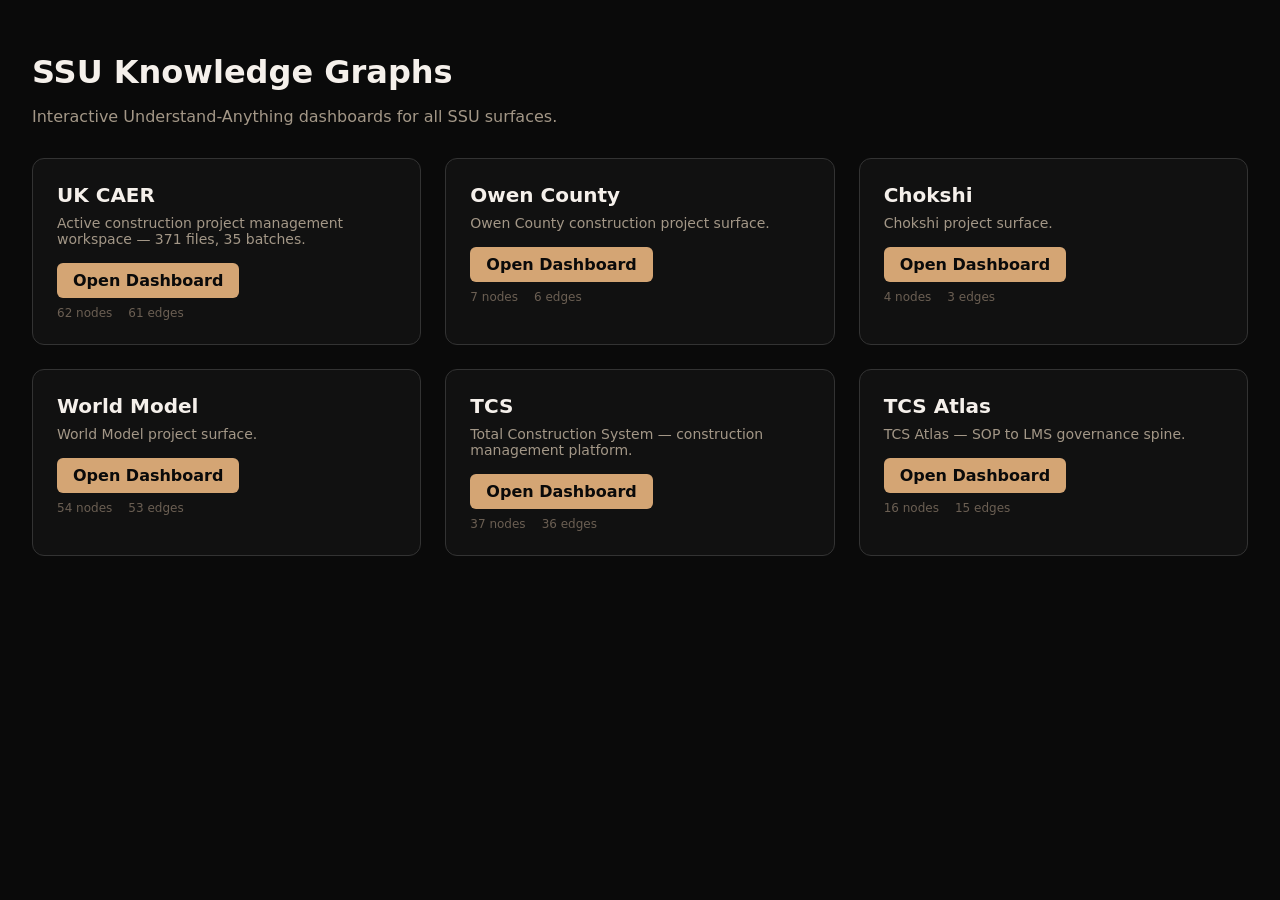
==== ua-dashboards/index.html @ 5e2dff1f "Add UA dashboards - 6 surfaces with knowledge graphs" ====
<!DOCTYPE html>
<html lang="en">
<head>
  <meta charset="UTF-8">
  <meta name="viewport" content="width=device-width, initial-scale=1.0">
  <title>SSU Knowledge Graphs</title>
  <style>
    body { font-family: system-ui, -apple-system, sans-serif; background: #0a0a0a; color: #f5f0eb; margin: 0; padding: 2rem; }
    h1 { font-size: 2rem; margin-bottom: 0.5rem; }
    p { color: #a39787; margin-bottom: 2rem; }
    .grid { display: grid; grid-template-columns: repeat(auto-fit, minmax(300px, 1fr)); gap: 1.5rem; }
    .card { background: #111; border: 1px solid #333; border-radius: 12px; padding: 1.5rem; transition: border-color 0.2s; }
    .card:hover { border-color: #d4a574; }
    .card h2 { margin: 0 0 0.5rem; font-size: 1.25rem; }
    .card p { margin: 0 0 1rem; font-size: 0.875rem; }
    .card a { display: inline-block; background: #d4a574; color: #0a0a0a; text-decoration: none; padding: 0.5rem 1rem; border-radius: 6px; font-weight: 600; }
    .card a:hover { background: #e8c49a; }
    .stats { display: flex; gap: 1rem; font-size: 0.75rem; color: #6b5f53; margin-top: 0.5rem; }
  </style>
</head>
<body>
  <h1>SSU Knowledge Graphs</h1>
  <p>Interactive Understand-Anything dashboards for all SSU surfaces.</p>
  <div class="grid">
    <div class="card">
      <h2>UK CAER</h2>
      <p>Active construction project management workspace — 371 files, 35 batches.</p>
      <a href="/ua-dashboards/uk-caer/">Open Dashboard</a>
      <div class="stats"><span>62 nodes</span><span>61 edges</span></div>
    </div>
    <div class="card">
      <h2>Owen County</h2>
      <p>Owen County construction project surface.</p>
      <a href="/ua-dashboards/owen-county/">Open Dashboard</a>
      <div class="stats"><span>7 nodes</span><span>6 edges</span></div>
    </div>
    <div class="card">
      <h2>Chokshi</h2>
      <p>Chokshi project surface.</p>
      <a href="/ua-dashboards/chokshi/">Open Dashboard</a>
      <div class="stats"><span>4 nodes</span><span>3 edges</span></div>
    </div>
    <div class="card">
      <h2>World Model</h2>
      <p>World Model project surface.</p>
      <a href="/ua-dashboards/world-model/">Open Dashboard</a>
      <div class="stats"><span>54 nodes</span><span>53 edges</span></div>
    </div>
    <div class="card">
      <h2>TCS</h2>
      <p>Total Construction System — construction management platform.</p>
      <a href="/ua-dashboards/tcs/">Open Dashboard</a>
      <div class="stats"><span>37 nodes</span><span>36 edges</span></div>
    </div>
    <div class="card">
      <h2>TCS Atlas</h2>
      <p>TCS Atlas — SOP to LMS governance spine.</p>
      <a href="/ua-dashboards/tcs-atlas/">Open Dashboard</a>
      <div class="stats"><span>16 nodes</span><span>15 edges</span></div>
    </div>
  </div>
</body>
</html>
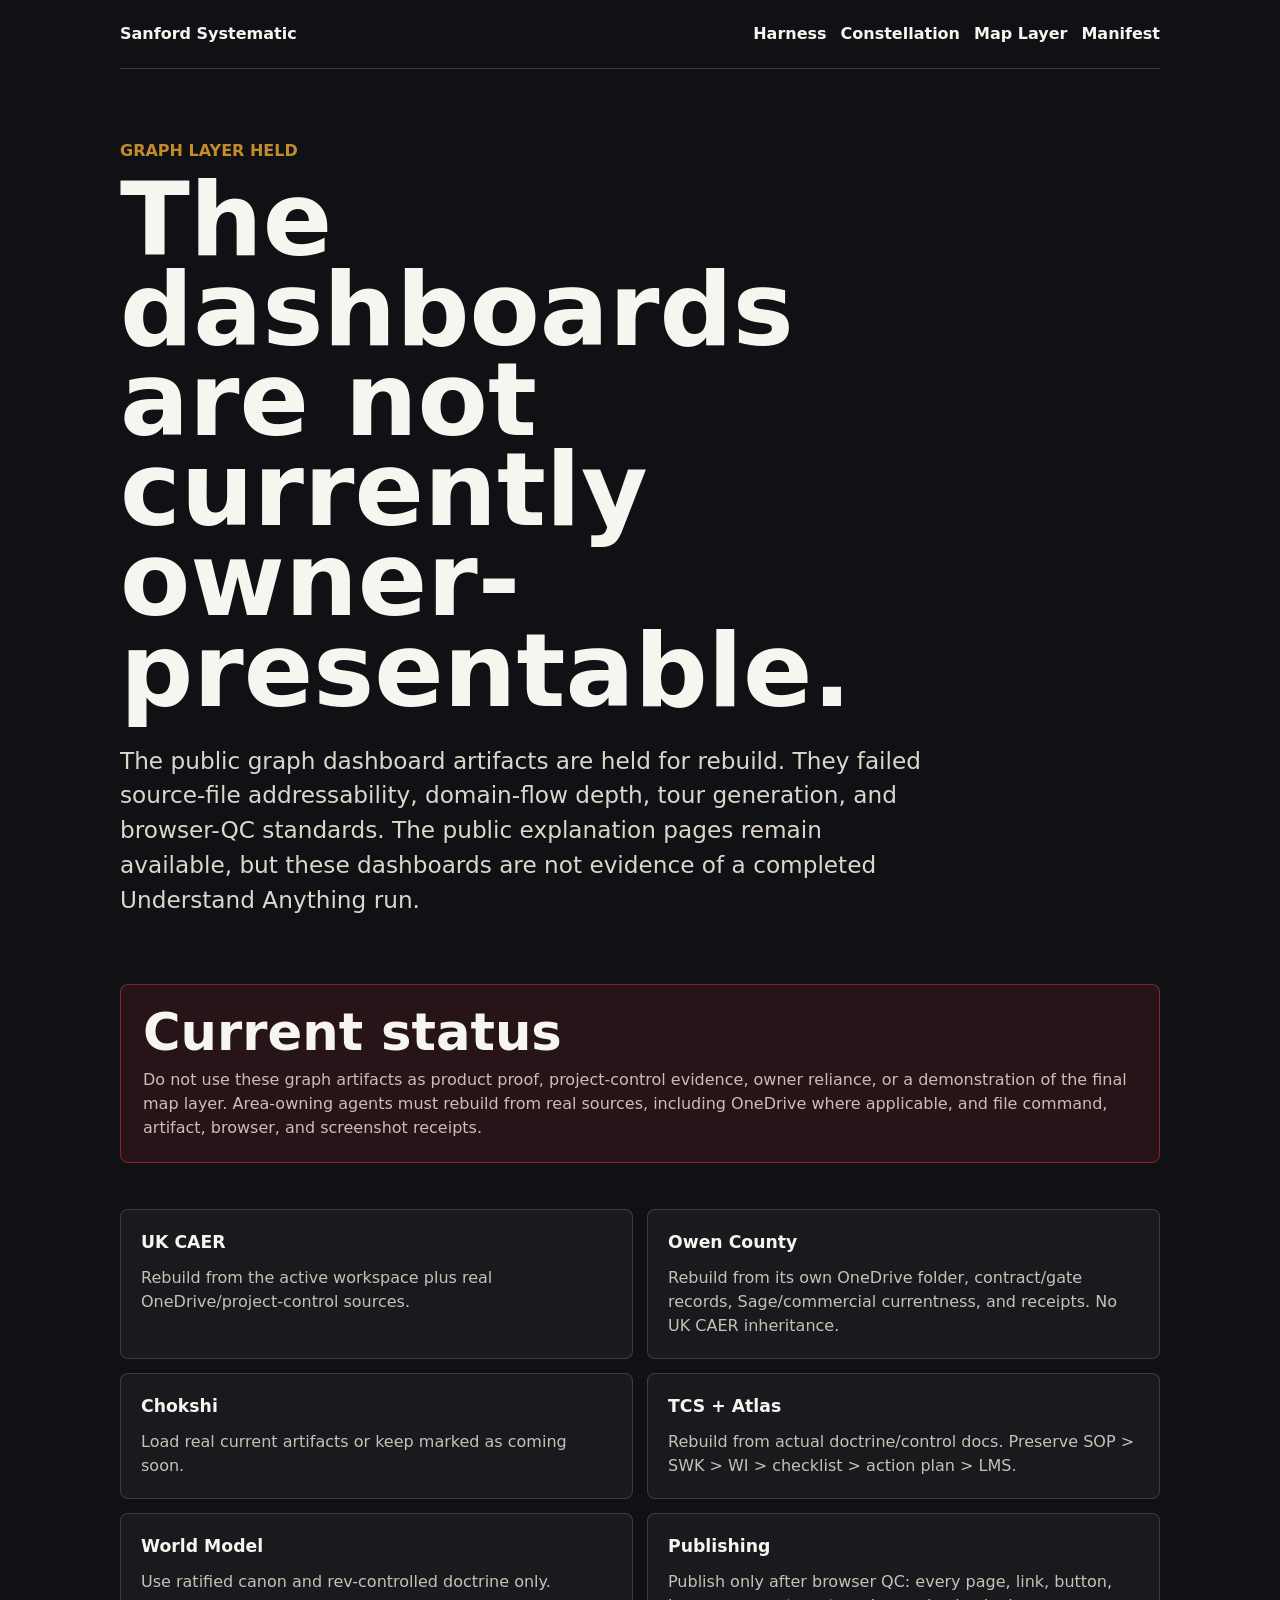
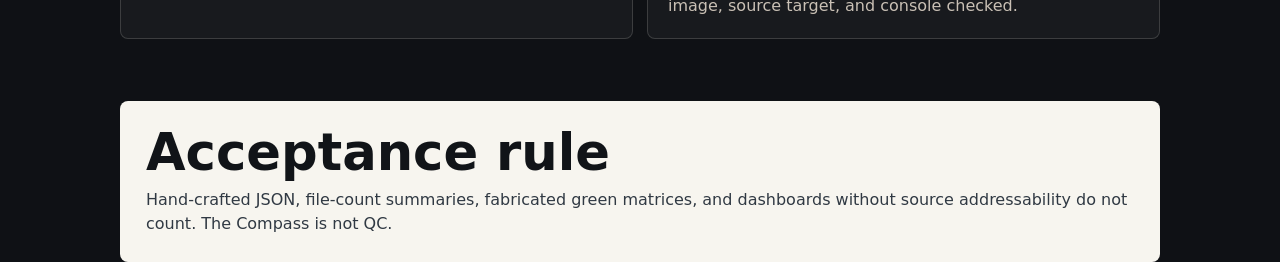
==== commit 43fbdd57: "Quarantine UA dashboards pending real skill rebuild" ====
--- a/ua-dashboards/index.html
+++ b/ua-dashboards/index.html
@@ -3,61 +3,126 @@
 <head>
   <meta charset="UTF-8">
   <meta name="viewport" content="width=device-width, initial-scale=1.0">
-  <title>SSU Knowledge Graphs</title>
+  <title>Graph Rebuild Status | Sanford Systematic</title>
+  <link rel="icon" type="image/svg+xml" href="../assets/favicon.svg">
   <style>
-    body { font-family: system-ui, -apple-system, sans-serif; background: #0a0a0a; color: #f5f0eb; margin: 0; padding: 2rem; }
-    h1 { font-size: 2rem; margin-bottom: 0.5rem; }
-    p { color: #a39787; margin-bottom: 2rem; }
-    .grid { display: grid; grid-template-columns: repeat(auto-fit, minmax(300px, 1fr)); gap: 1.5rem; }
-    .card { background: #111; border: 1px solid #333; border-radius: 12px; padding: 1.5rem; transition: border-color 0.2s; }
-    .card:hover { border-color: #d4a574; }
-    .card h2 { margin: 0 0 0.5rem; font-size: 1.25rem; }
-    .card p { margin: 0 0 1rem; font-size: 0.875rem; }
-    .card a { display: inline-block; background: #d4a574; color: #0a0a0a; text-decoration: none; padding: 0.5rem 1rem; border-radius: 6px; font-weight: 600; }
-    .card a:hover { background: #e8c49a; }
-    .stats { display: flex; gap: 1rem; font-size: 0.75rem; color: #6b5f53; margin-top: 0.5rem; }
+    :root { color-scheme: dark; }
+    body {
+      margin: 0;
+      background: #0f1115;
+      color: #f7f5ef;
+      font-family: ui-sans-serif, system-ui, -apple-system, BlinkMacSystemFont, "Segoe UI", sans-serif;
+      line-height: 1.5;
+    }
+    header, main {
+      width: min(1040px, calc(100% - 36px));
+      margin: 0 auto;
+    }
+    header {
+      display: flex;
+      flex-wrap: wrap;
+      justify-content: space-between;
+      gap: 14px;
+      padding: 22px 0;
+      border-bottom: 1px solid rgba(247,245,239,.18);
+    }
+    a { color: inherit; text-decoration: none; font-weight: 800; }
+    nav { display: flex; flex-wrap: wrap; gap: 14px; }
+    .hero { padding: 70px 0 38px; }
+    .eyebrow { color: #c28b2c; font-weight: 900; text-transform: uppercase; }
+    h1 { max-width: 880px; margin: 12px 0 0; font-size: clamp(3rem, 8vw, 6.8rem); line-height: .88; }
+    .lead { max-width: 820px; margin-top: 28px; font-size: clamp(1.12rem, 2vw, 1.45rem); color: #ddd6ca; }
+    .status {
+      margin: 28px 0 46px;
+      padding: 22px;
+      border: 1px solid rgba(185,47,47,.65);
+      border-radius: 8px;
+      background: rgba(185,47,47,.14);
+    }
+    .grid { display: grid; grid-template-columns: repeat(2, minmax(0, 1fr)); gap: 14px; margin-bottom: 62px; }
+    article {
+      padding: 20px;
+      border: 1px solid rgba(247,245,239,.16);
+      border-radius: 8px;
+      background: rgba(255,255,255,.04);
+    }
+    h2, h3, p { margin: 0; }
+    h2 { font-size: clamp(1.8rem, 4vw, 3.2rem); line-height: 1; }
+    h3 { font-size: 1.08rem; }
+    article p, .status p { margin-top: 10px; color: #c9c0b5; }
+    .rule { margin-top: 42px; padding: 26px; border-radius: 8px; background: #f7f5ef; color: #111418; }
+    .rule p { margin-top: 10px; color: #303943; }
+    @media (max-width: 760px) { .grid { grid-template-columns: 1fr; } }
   </style>
 </head>
 <body>
-  <h1>SSU Knowledge Graphs</h1>
-  <p>Interactive Understand-Anything dashboards for all SSU surfaces.</p>
-  <div class="grid">
-    <div class="card">
-      <h2>UK CAER</h2>
-      <p>Active construction project management workspace — 371 files, 35 batches.</p>
-      <a href="/ua-dashboards/uk-caer/">Open Dashboard</a>
-      <div class="stats"><span>62 nodes</span><span>61 edges</span></div>
-    </div>
-    <div class="card">
-      <h2>Owen County</h2>
-      <p>Owen County construction project surface.</p>
-      <a href="/ua-dashboards/owen-county/">Open Dashboard</a>
-      <div class="stats"><span>7 nodes</span><span>6 edges</span></div>
-    </div>
-    <div class="card">
-      <h2>Chokshi</h2>
-      <p>Chokshi project surface.</p>
-      <a href="/ua-dashboards/chokshi/">Open Dashboard</a>
-      <div class="stats"><span>4 nodes</span><span>3 edges</span></div>
-    </div>
-    <div class="card">
-      <h2>World Model</h2>
-      <p>World Model project surface.</p>
-      <a href="/ua-dashboards/world-model/">Open Dashboard</a>
-      <div class="stats"><span>54 nodes</span><span>53 edges</span></div>
-    </div>
-    <div class="card">
-      <h2>TCS</h2>
-      <p>Total Construction System — construction management platform.</p>
-      <a href="/ua-dashboards/tcs/">Open Dashboard</a>
-      <div class="stats"><span>37 nodes</span><span>36 edges</span></div>
-    </div>
-    <div class="card">
-      <h2>TCS Atlas</h2>
-      <p>TCS Atlas — SOP to LMS governance spine.</p>
-      <a href="/ua-dashboards/tcs-atlas/">Open Dashboard</a>
-      <div class="stats"><span>16 nodes</span><span>15 edges</span></div>
-    </div>
-  </div>
+  <header>
+    <a href="../">Sanford Systematic</a>
+    <nav aria-label="Primary navigation">
+      <a href="../explain/tcs-construction-harness.html">Harness</a>
+      <a href="../explain/constellation.html">Constellation</a>
+      <a href="../explain/understand-anything.html">Map Layer</a>
+      <a href="../manifest.html">Manifest</a>
+    </nav>
+  </header>
+
+  <main>
+    <section class="hero">
+      <p class="eyebrow">Graph layer held</p>
+      <h1>The dashboards are not currently owner-presentable.</h1>
+      <p class="lead">
+        The public graph dashboard artifacts are held for rebuild. They failed
+        source-file addressability, domain-flow depth, tour generation, and
+        browser-QC standards. The public explanation pages remain available, but
+        these dashboards are not evidence of a completed Understand Anything run.
+      </p>
+    </section>
+
+    <section class="status">
+      <h2>Current status</h2>
+      <p>
+        Do not use these graph artifacts as product proof, project-control
+        evidence, owner reliance, or a demonstration of the final map layer.
+        Area-owning agents must rebuild from real sources, including OneDrive
+        where applicable, and file command, artifact, browser, and screenshot
+        receipts.
+      </p>
+    </section>
+
+    <section class="grid" aria-label="Rebuild requirements">
+      <article>
+        <h3>UK CAER</h3>
+        <p>Rebuild from the active workspace plus real OneDrive/project-control sources.</p>
+      </article>
+      <article>
+        <h3>Owen County</h3>
+        <p>Rebuild from its own OneDrive folder, contract/gate records, Sage/commercial currentness, and receipts. No UK CAER inheritance.</p>
+      </article>
+      <article>
+        <h3>Chokshi</h3>
+        <p>Load real current artifacts or keep marked as coming soon.</p>
+      </article>
+      <article>
+        <h3>TCS + Atlas</h3>
+        <p>Rebuild from actual doctrine/control docs. Preserve SOP &gt; SWK &gt; WI &gt; checklist &gt; action plan &gt; LMS.</p>
+      </article>
+      <article>
+        <h3>World Model</h3>
+        <p>Use ratified canon and rev-controlled doctrine only.</p>
+      </article>
+      <article>
+        <h3>Publishing</h3>
+        <p>Publish only after browser QC: every page, link, button, image, source target, and console checked.</p>
+      </article>
+    </section>
+
+    <section class="rule">
+      <h2>Acceptance rule</h2>
+      <p>
+        Hand-crafted JSON, file-count summaries, fabricated green matrices, and
+        dashboards without source addressability do not count. The Compass is not QC.
+      </p>
+    </section>
+  </main>
 </body>
 </html>
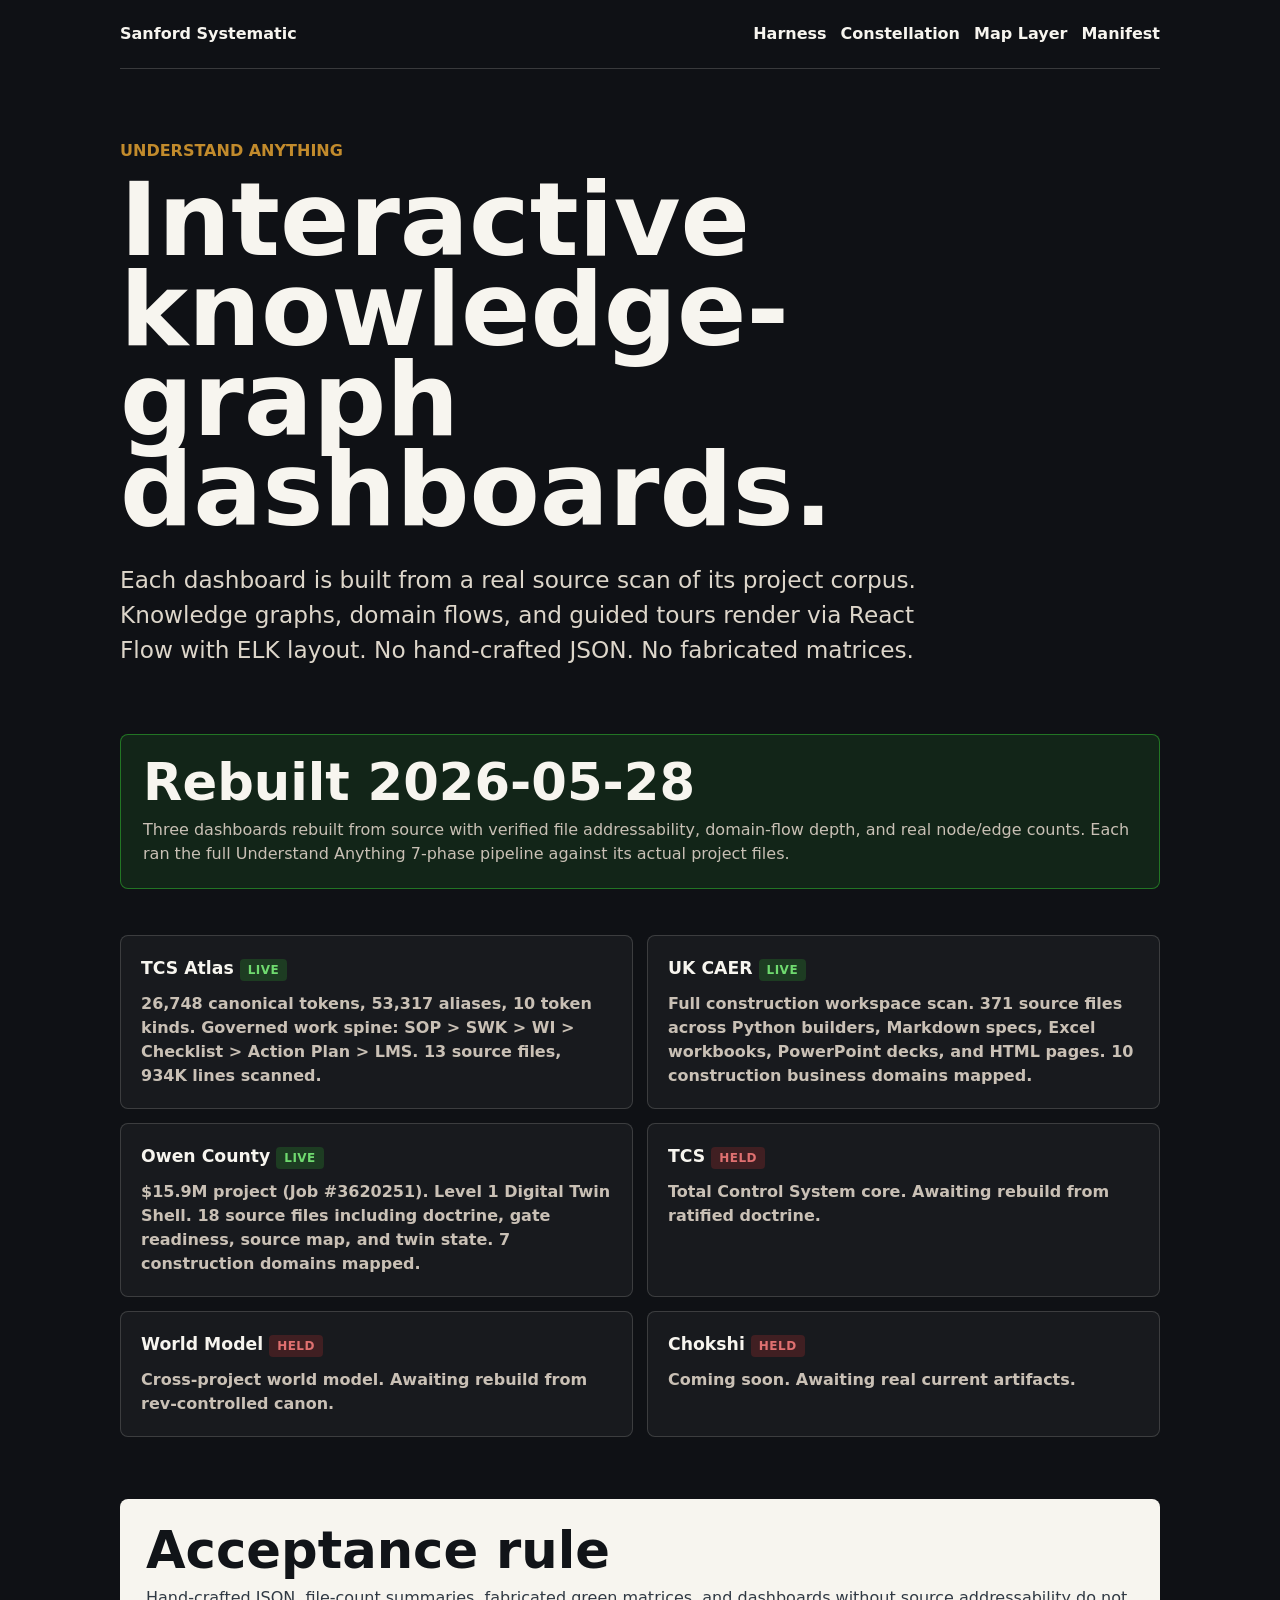
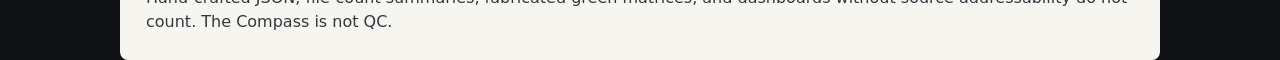
==== commit d0f35b71: "rebuild: TCS Atlas, UK CAER, Owen County dashboards from source scan - Ran full Understand Anything " ====
--- a/ua-dashboards/index.html
+++ b/ua-dashboards/index.html
@@ -3,7 +3,7 @@
 <head>
   <meta charset="UTF-8">
   <meta name="viewport" content="width=device-width, initial-scale=1.0">
-  <title>Graph Rebuild Status | Sanford Systematic</title>
+  <title>Understand Anything Dashboards | Sanford Systematic</title>
   <link rel="icon" type="image/svg+xml" href="../assets/favicon.svg">
   <style>
     :root { color-scheme: dark; }
@@ -35,9 +35,9 @@
     .status {
       margin: 28px 0 46px;
       padding: 22px;
-      border: 1px solid rgba(185,47,47,.65);
+      border: 1px solid rgba(44,160,44,.65);
       border-radius: 8px;
-      background: rgba(185,47,47,.14);
+      background: rgba(44,160,44,.14);
     }
     .grid { display: grid; grid-template-columns: repeat(2, minmax(0, 1fr)); gap: 14px; margin-bottom: 62px; }
     article {
@@ -45,11 +45,25 @@
       border: 1px solid rgba(247,245,239,.16);
       border-radius: 8px;
       background: rgba(255,255,255,.04);
+      transition: border-color .2s;
     }
+    article:hover { border-color: rgba(194,139,44,.6); }
+    article a { display: block; }
     h2, h3, p { margin: 0; }
     h2 { font-size: clamp(1.8rem, 4vw, 3.2rem); line-height: 1; }
     h3 { font-size: 1.08rem; }
     article p, .status p { margin-top: 10px; color: #c9c0b5; }
+    .badge {
+      display: inline-block;
+      padding: 2px 8px;
+      border-radius: 4px;
+      font-size: .75rem;
+      font-weight: 700;
+      text-transform: uppercase;
+      letter-spacing: .04em;
+    }
+    .live { background: rgba(44,160,44,.25); color: #6fda6f; }
+    .held { background: rgba(185,47,47,.25); color: #e07070; }
     .rule { margin-top: 42px; padding: 26px; border-radius: 8px; background: #f7f5ef; color: #111418; }
     .rule p { margin-top: 10px; color: #303943; }
     @media (max-width: 760px) { .grid { grid-template-columns: 1fr; } }
@@ -68,51 +82,66 @@
 
   <main>
     <section class="hero">
-      <p class="eyebrow">Graph layer held</p>
-      <h1>The dashboards are not currently owner-presentable.</h1>
+      <p class="eyebrow">Understand Anything</p>
+      <h1>Interactive knowledge-graph dashboards.</h1>
       <p class="lead">
-        The public graph dashboard artifacts are held for rebuild. They failed
-        source-file addressability, domain-flow depth, tour generation, and
-        browser-QC standards. The public explanation pages remain available, but
-        these dashboards are not evidence of a completed Understand Anything run.
+        Each dashboard is built from a real source scan of its project corpus.
+        Knowledge graphs, domain flows, and guided tours render via React Flow
+        with ELK layout. No hand-crafted JSON. No fabricated matrices.
       </p>
     </section>
 
     <section class="status">
-      <h2>Current status</h2>
+      <h2>Rebuilt 2026-05-28</h2>
       <p>
-        Do not use these graph artifacts as product proof, project-control
-        evidence, owner reliance, or a demonstration of the final map layer.
-        Area-owning agents must rebuild from real sources, including OneDrive
-        where applicable, and file command, artifact, browser, and screenshot
-        receipts.
+        Three dashboards rebuilt from source with verified file addressability,
+        domain-flow depth, and real node/edge counts. Each ran the full
+        Understand Anything 7-phase pipeline against its actual project files.
       </p>
     </section>
 
-    <section class="grid" aria-label="Rebuild requirements">
+    <section class="grid" aria-label="Dashboard directory">
       <article>
-        <h3>UK CAER</h3>
-        <p>Rebuild from the active workspace plus real OneDrive/project-control sources.</p>
+        <a href="tcs-atlas/">
+          <h3>TCS Atlas <span class="badge live">Live</span></h3>
+          <p>26,748 canonical tokens, 53,317 aliases, 10 token kinds.
+             Governed work spine: SOP &gt; SWK &gt; WI &gt; Checklist &gt; Action Plan &gt; LMS.
+             13 source files, 934K lines scanned.</p>
+        </a>
       </article>
       <article>
-        <h3>Owen County</h3>
-        <p>Rebuild from its own OneDrive folder, contract/gate records, Sage/commercial currentness, and receipts. No UK CAER inheritance.</p>
+        <a href="uk-caer/">
+          <h3>UK CAER <span class="badge live">Live</span></h3>
+          <p>Full construction workspace scan. 371 source files across Python builders,
+             Markdown specs, Excel workbooks, PowerPoint decks, and HTML pages.
+             10 construction business domains mapped.</p>
+        </a>
       </article>
       <article>
-        <h3>Chokshi</h3>
-        <p>Load real current artifacts or keep marked as coming soon.</p>
+        <a href="owen-county/">
+          <h3>Owen County <span class="badge live">Live</span></h3>
+          <p>$15.9M project (Job #3620251). Level 1 Digital Twin Shell.
+             18 source files including doctrine, gate readiness, source map,
+             and twin state. 7 construction domains mapped.</p>
+        </a>
       </article>
       <article>
-        <h3>TCS + Atlas</h3>
-        <p>Rebuild from actual doctrine/control docs. Preserve SOP &gt; SWK &gt; WI &gt; checklist &gt; action plan &gt; LMS.</p>
+        <a href="tcs/">
+          <h3>TCS <span class="badge held">Held</span></h3>
+          <p>Total Control System core. Awaiting rebuild from ratified doctrine.</p>
+        </a>
       </article>
       <article>
-        <h3>World Model</h3>
-        <p>Use ratified canon and rev-controlled doctrine only.</p>
+        <a href="world-model/">
+          <h3>World Model <span class="badge held">Held</span></h3>
+          <p>Cross-project world model. Awaiting rebuild from rev-controlled canon.</p>
+        </a>
       </article>
       <article>
-        <h3>Publishing</h3>
-        <p>Publish only after browser QC: every page, link, button, image, source target, and console checked.</p>
+        <a href="chokshi/">
+          <h3>Chokshi <span class="badge held">Held</span></h3>
+          <p>Coming soon. Awaiting real current artifacts.</p>
+        </a>
       </article>
     </section>
 
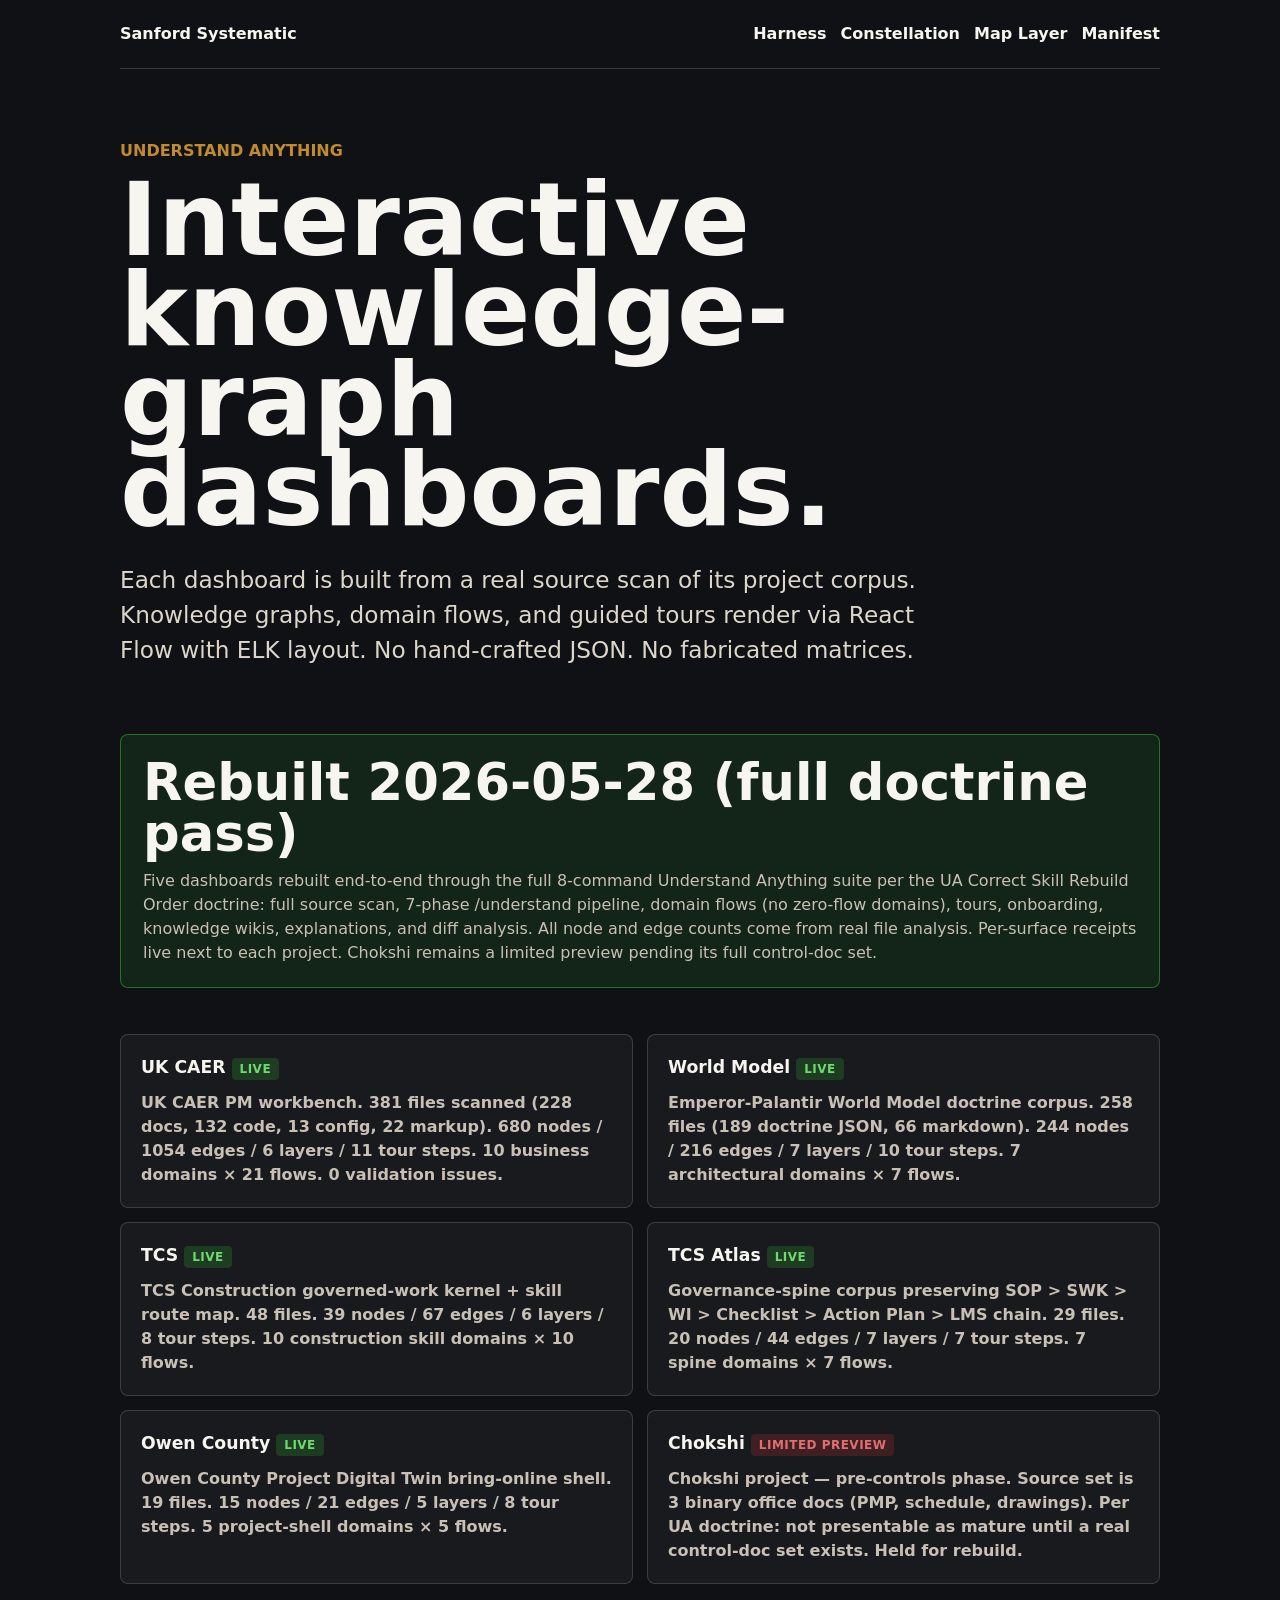
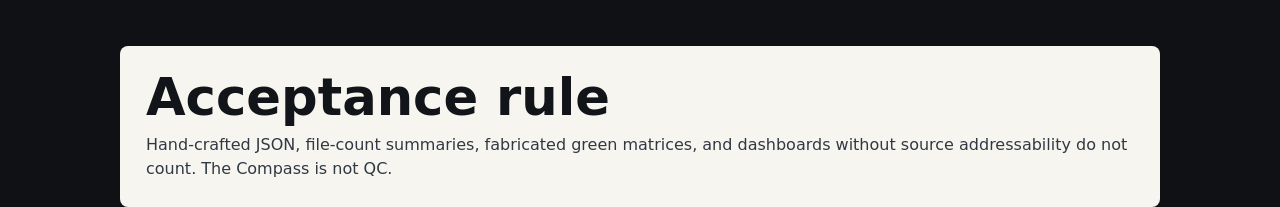
==== commit e22cbaa8: "UA rebuild 2026-05-28: deploy real graphs + receipts for 5 surfaces Replaced ua-dashboards/{uk-caer," ====
--- a/ua-dashboards/index.html
+++ b/ua-dashboards/index.html
@@ -92,55 +92,64 @@
     </section>
 
     <section class="status">
-      <h2>Rebuilt 2026-05-28</h2>
+      <h2>Rebuilt 2026-05-28 (full doctrine pass)</h2>
       <p>
-        Three dashboards rebuilt from source with verified file addressability,
-        domain-flow depth, and real node/edge counts. Each ran the full
-        Understand Anything 7-phase pipeline against its actual project files.
+        Five dashboards rebuilt end-to-end through the full 8-command Understand
+        Anything suite per the UA Correct Skill Rebuild Order doctrine: full source
+        scan, 7-phase /understand pipeline, domain flows (no zero-flow domains),
+        tours, onboarding, knowledge wikis, explanations, and diff analysis. All
+        node and edge counts come from real file analysis. Per-surface receipts
+        live next to each project. Chokshi remains a limited preview pending its
+        full control-doc set.
       </p>
     </section>
 
     <section class="grid" aria-label="Dashboard directory">
       <article>
-        <a href="tcs-atlas/">
-          <h3>TCS Atlas <span class="badge live">Live</span></h3>
-          <p>26,748 canonical tokens, 53,317 aliases, 10 token kinds.
-             Governed work spine: SOP &gt; SWK &gt; WI &gt; Checklist &gt; Action Plan &gt; LMS.
-             13 source files, 934K lines scanned.</p>
+        <a href="uk-caer/">
+          <h3>UK CAER <span class="badge live">Live</span></h3>
+          <p>UK CAER PM workbench. 381 files scanned (228 docs, 132 code, 13 config, 22 markup).
+             680 nodes / 1054 edges / 6 layers / 11 tour steps.
+             10 business domains × 21 flows. 0 validation issues.</p>
         </a>
       </article>
       <article>
-        <a href="uk-caer/">
-          <h3>UK CAER <span class="badge live">Live</span></h3>
-          <p>Full construction workspace scan. 371 source files across Python builders,
-             Markdown specs, Excel workbooks, PowerPoint decks, and HTML pages.
-             10 construction business domains mapped.</p>
+        <a href="world-model/">
+          <h3>World Model <span class="badge live">Live</span></h3>
+          <p>Emperor-Palantir World Model doctrine corpus. 258 files (189 doctrine JSON, 66 markdown).
+             244 nodes / 216 edges / 7 layers / 10 tour steps.
+             7 architectural domains × 7 flows.</p>
+        </a>
+      </article>
+      <article>
+        <a href="tcs/">
+          <h3>TCS <span class="badge live">Live</span></h3>
+          <p>TCS Construction governed-work kernel + skill route map. 48 files.
+             39 nodes / 67 edges / 6 layers / 8 tour steps.
+             10 construction skill domains × 10 flows.</p>
+        </a>
+      </article>
+      <article>
+        <a href="tcs-atlas/">
+          <h3>TCS Atlas <span class="badge live">Live</span></h3>
+          <p>Governance-spine corpus preserving SOP &gt; SWK &gt; WI &gt; Checklist &gt; Action Plan &gt; LMS chain.
+             29 files. 20 nodes / 44 edges / 7 layers / 7 tour steps.
+             7 spine domains × 7 flows.</p>
         </a>
       </article>
       <article>
         <a href="owen-county/">
           <h3>Owen County <span class="badge live">Live</span></h3>
-          <p>$15.9M project (Job #3620251). Level 1 Digital Twin Shell.
-             18 source files including doctrine, gate readiness, source map,
-             and twin state. 7 construction domains mapped.</p>
-        </a>
-      </article>
-      <article>
-        <a href="tcs/">
-          <h3>TCS <span class="badge held">Held</span></h3>
-          <p>Total Control System core. Awaiting rebuild from ratified doctrine.</p>
-        </a>
-      </article>
-      <article>
-        <a href="world-model/">
-          <h3>World Model <span class="badge held">Held</span></h3>
-          <p>Cross-project world model. Awaiting rebuild from rev-controlled canon.</p>
+          <p>Owen County Project Digital Twin bring-online shell. 19 files.
+             15 nodes / 21 edges / 5 layers / 8 tour steps.
+             5 project-shell domains × 5 flows.</p>
         </a>
       </article>
       <article>
         <a href="chokshi/">
-          <h3>Chokshi <span class="badge held">Held</span></h3>
-          <p>Coming soon. Awaiting real current artifacts.</p>
+          <h3>Chokshi <span class="badge held">Limited preview</span></h3>
+          <p>Chokshi project — pre-controls phase. Source set is 3 binary office docs (PMP, schedule, drawings).
+             Per UA doctrine: not presentable as mature until a real control-doc set exists. Held for rebuild.</p>
         </a>
       </article>
     </section>
